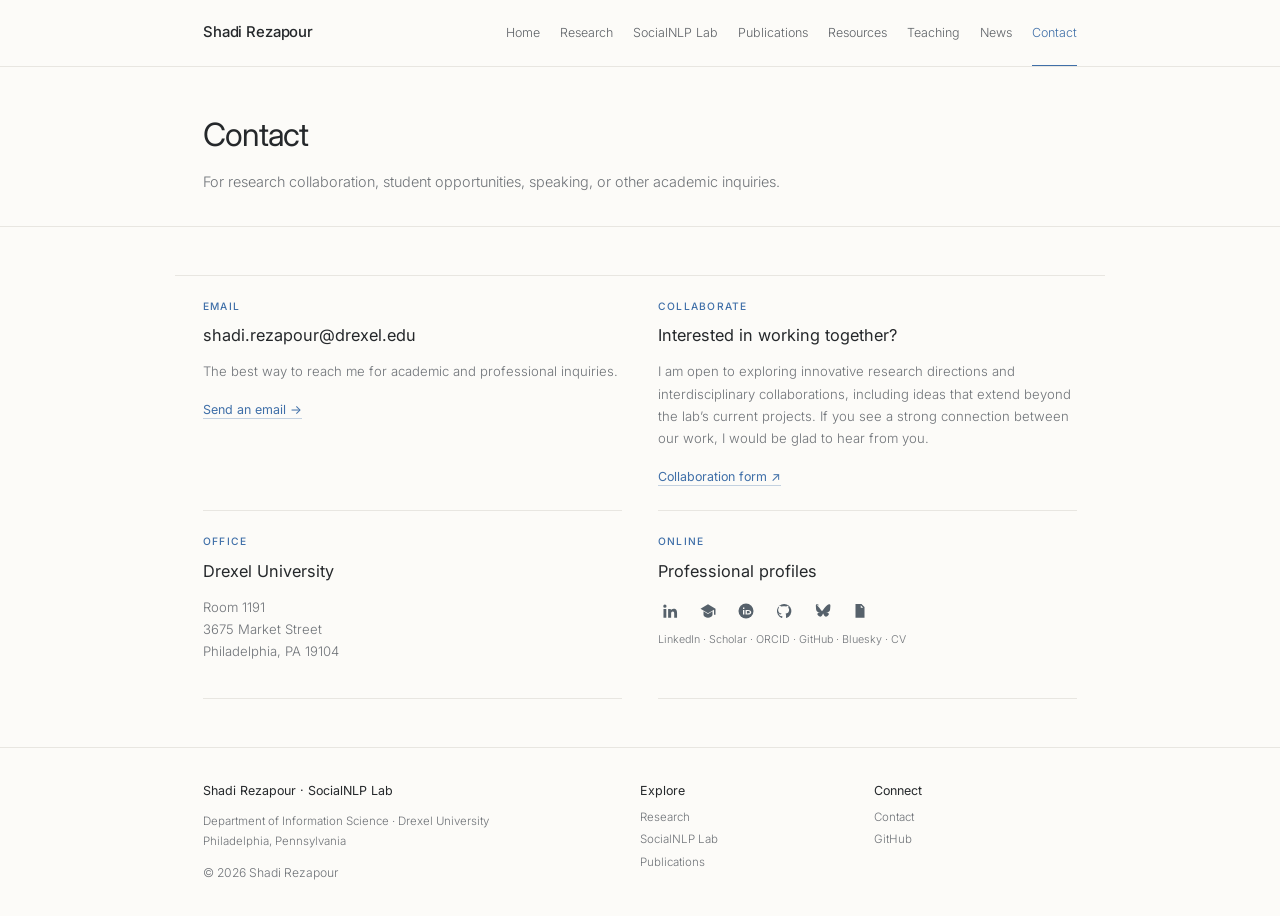
==== pages/contact.html @ a96058dc "Add files via upload" ====
<!DOCTYPE html>

<html lang="en"><head><meta charset="utf-8"/><meta content="width=device-width,initial-scale=1" name="viewport"/><title>Contact | Shadi Rezapour</title><link href="../assets/css/style.css" rel="stylesheet"/></head><body><nav class="nav"><div class="container nav-inner"><a class="brand" href="../index.html">Shadi Rezapour<span>SocialNLP Lab · Drexel University</span></a><button aria-label="Menu" class="menu-btn">☰</button><div class="nav-links"><a href="../index.html">Home</a><a href="research.html">Research</a><a href="lab.html">SocialNLP Lab</a><a href="publications.html">Publications</a><a href="resources.html">Resources</a><a href="teaching.html">Teaching</a><a href="news.html">News</a><a class="active" href="contact.html">Contact</a></div></div></nav>
<header class="page-hero compact"><div class="container"><h1>Contact</h1><p>For research collaboration, student opportunities, speaking, or other academic inquiries.</p></div></header><main><section><div class="container contact-grid"><div class="contact-card"><div class="eyebrow">Email</div><h2>shadi.rezapour@drexel.edu</h2><p>The best way to reach me for academic and professional inquiries.</p><a class="arrow-link" href="mailto:shadi.rezapour@drexel.edu">Send an email →</a></div><div class="contact-card"><div class="eyebrow">Collaborate</div><h2>Interested in working together?</h2><p>I am open to exploring innovative research directions and interdisciplinary collaborations, including ideas that extend beyond the lab’s current projects. If you see a strong connection between our work, I would be glad to hear from you.</p><a class="arrow-link" href="https://forms.gle/SaZUq3yDAnrx6qFK6" rel="noopener" target="_blank">Collaboration form ↗</a></div><div class="contact-card"><div class="eyebrow">Office</div><h2>Drexel University</h2><p>Room 1191<br/>3675 Market Street<br/>Philadelphia, PA 19104</p></div><div class="contact-card"><div class="eyebrow">Online</div><h2>Professional profiles</h2><div aria-label="Professional links" class="social-icons contact-social-icons"><a aria-label="LinkedIn" href="https://www.linkedin.com/in/shadi-rezapour" rel="noopener" target="_blank" title="LinkedIn"><svg viewbox="0 0 24 24"><path d="M5.2 3.4A2.2 2.2 0 1 1 5.2 7.8 2.2 2.2 0 0 1 5.2 3.4ZM3.3 9.4h3.8V21H3.3V9.4Zm6.2 0h3.6V11h.1c.5-.9 1.7-2 3.6-2 3.9 0 4.6 2.5 4.6 5.8V21h-3.8v-5.5c0-1.3 0-3-1.9-3s-2.2 1.4-2.2 2.9V21H9.5V9.4Z"></path></svg></a><a aria-label="Google Scholar" href="https://scholar.google.com/citations?user=b6UNLaAAAAAJ&amp;hl=en" rel="noopener" target="_blank" title="Google Scholar"><svg viewbox="0 0 24 24"><path d="M12 3 2 9l10 6 8-4.8V17h2V9L12 3Zm-6 9.4V17c0 2.2 3 4 6 4s6-1.8 6-4v-4.6L12 16 6 12.4Z"></path></svg></a><a aria-label="ORCID" href="https://orcid.org/0000-0001-8185-4785" rel="noopener" target="_blank" title="ORCID"><svg viewbox="0 0 24 24"><circle cx="12" cy="12" r="10"></circle><path class="icon-cut" d="M8 7.4h1.8v1.8H8V7.4Zm0 3.1h1.8v6.2H8v-6.2Zm3.4 0h3c3 0 4.6 1.3 4.6 3.1s-1.6 3.1-4.6 3.1h-3v-6.2Zm1.8 1.5v3.2h1.2c1.8 0 2.7-.6 2.7-1.6 0-1.1-.9-1.6-2.7-1.6h-1.2Z"></path></svg></a><a aria-label="GitHub" href="https://github.com/social-nlp-lab" rel="noopener" target="_blank" title="GitHub"><svg viewbox="0 0 24 24"><path d="M12 2.7a9.5 9.5 0 0 0-3 18.5c.5.1.7-.2.7-.5v-1.9c-2.9.6-3.5-1.2-3.5-1.2-.5-1.2-1.2-1.5-1.2-1.5-.9-.7.1-.7.1-.7 1.1.1 1.7 1.1 1.7 1.1 1 .1 1.8-.7 2.2-1.1-2.3-.3-4.8-1.1-4.8-5.1 0-1.1.4-2 1.1-2.8-.1-.3-.5-1.3.1-2.7 0 0 .9-.3 2.9 1.1A9.9 9.9 0 0 1 12 5.6c.9 0 1.8.1 2.7.4 2-1.4 2.9-1.1 2.9-1.1.6 1.4.2 2.4.1 2.7.7.8 1.1 1.7 1.1 2.8 0 4-2.5 4.8-4.8 5.1.4.3.7.9.7 1.7v3.5c0 .3.2.6.7.5A9.5 9.5 0 0 0 12 2.7Z"></path></svg></a><a aria-label="Bluesky" href="https://bsky.app/profile/rezapour.bsky.social" rel="noopener" target="_blank" title="Bluesky"><svg viewbox="0 0 24 24"><path d="M5.2 4.2c2.3 1.7 4.8 5.1 6.8 8.2 2-3.1 4.5-6.5 6.8-8.2 1.7-1.2 4.4-2.2 4.4.9 0 .6-.3 4.8-.5 5.5-.7 2.5-3 3.1-5.2 2.7 3.7.6 4.7 2.7 2.6 4.8-4 4.1-5.8-1-6.3-2.3-.1-.3-.2-.5-.3-.6-.1.1-.2.3-.3.6-.5 1.3-2.3 6.4-6.3 2.3-2.1-2.1-1.1-4.2 2.6-4.8-2.2.4-4.5-.2-5.2-2.7-.2-.7-.5-4.9-.5-5.5 0-3.1 2.7-2.1 4.4-.9Z"></path></svg></a><a aria-label="CV" href="../assets/Shadi_Rezapour_CV.pdf" rel="noopener" target="_blank" title="CV"><svg viewbox="0 0 24 24"><path d="M6 2.5h8l4 4V21H6V2.5Zm7 1.8v3.2h3.2L13 4.3ZM8.2 11h2.4v1.4H9.7v3.2h.9V17H8.2v-6Zm3.2 0h1.5l1.2 4 1.2-4h1.5l-2 6h-1.4l-2-6Z"></path></svg></a></div><div class="contact-social-labels">LinkedIn · Scholar · ORCID · GitHub · Bluesky · CV</div></div></div></section></main><footer class="footer"><div class="container footer-grid"><div><h3>Shadi Rezapour · SocialNLP Lab</h3><p>Department of Information Science · Drexel University<br/>Philadelphia, Pennsylvania</p><div class="small">© 2026 Shadi Rezapour</div></div><div><h3>Explore</h3><a href="research.html">Research</a><a href="lab.html">SocialNLP Lab</a><a href="publications.html">Publications</a></div><div><h3>Connect</h3><a href="contact.html">Contact</a><a href="https://github.com/social-nlp-lab" rel="noopener" target="_blank">GitHub</a></div></div></footer><script src="../assets/js/site.js"></script></body></html>
---- assets/css/style.css ----
@import url('https://fonts.googleapis.com/css2?family=Inter:wght@300;400;500;600&display=swap');

:root{
  --bg:#fcfbf8;
  --paper:#ffffff;
  --ink:#25282b;
  --muted:#6f7378;
  --line:#e8e6e1;
  --blue:#3f6fa8;
  --blue-soft:#eef4fa;
  --max:930px;
}

*{box-sizing:border-box}
html{scroll-behavior:smooth}
body{margin:0;background:var(--bg);color:var(--ink);font-family:'Inter',ui-sans-serif,system-ui,-apple-system,BlinkMacSystemFont,'Segoe UI',sans-serif;font-size:15px;font-weight:300;line-height:1.7;-webkit-font-smoothing:antialiased}
a{color:inherit;text-decoration:none}a:hover{color:var(--blue)}img{max-width:100%;display:block}
.container{max-width:var(--max);margin:0 auto;padding:0 28px}

.nav{background:rgba(252,251,248,.96);border-bottom:1px solid var(--line)}
.nav-inner{min-height:64px;display:flex;align-items:center;justify-content:space-between;gap:24px}
.brand{font-size:.93rem;font-weight:500;letter-spacing:-.01em}
.brand span{display:none}
.nav-links{display:flex;align-items:center;gap:20px;font-size:.78rem;color:#5e6267}
.nav-links a{padding:22px 0;border-bottom:1px solid transparent}
.nav-links a:hover,.nav-links a.active{color:var(--blue);border-color:var(--blue)}
.menu-btn{display:none;border:0;background:transparent;font:inherit;font-size:1.25rem}

.hero{padding:58px 0 46px;border-bottom:1px solid var(--line)}
.hero-grid{display:grid;grid-template-columns:150px 1fr;gap:38px;align-items:start}
.portrait-wrap{grid-column:1;grid-row:1}
.hero-copy{grid-column:2;grid-row:1}
.hero-photo{width:145px;height:175px;object-fit:cover;border-radius:2px;filter:saturate(.9)}
.eyebrow{text-transform:uppercase;letter-spacing:.12em;font-size:.64rem;font-weight:500;color:var(--blue);margin-bottom:9px}
.hero h1{font-size:2.25rem;line-height:1.18;letter-spacing:-.035em;font-weight:400;margin:0 0 14px}
.hero .lead{font-size:1rem;color:#555b61;max-width:620px;margin:0}
.btns{display:flex;gap:16px;flex-wrap:wrap;margin-top:19px}
.btn{display:inline-flex;align-items:center;padding:0;font-size:.8rem;font-weight:400;color:var(--blue);border:0;background:none;border-bottom:1px solid rgba(63,111,168,.35);border-radius:0}
.btn:hover{border-color:var(--blue)}
.btn-primary,.btn-secondary{background:none;color:var(--blue);border:0;border-bottom:1px solid rgba(63,111,168,.35);padding:0}

section{padding:48px 0}.soft{background:transparent;border-top:1px solid var(--line);border-bottom:0}.about-grid{display:grid;grid-template-columns:160px 1fr;gap:28px;align-items:start}
.section-head{display:flex;justify-content:space-between;align-items:baseline;gap:24px;margin-bottom:20px}
.section-head h2,.about-grid h2,.research-intro h2,.contact-strip h2,.split h2{font-size:1.42rem;line-height:1.3;letter-spacing:-.025em;font-weight:400;margin:0}
.section-head p{max-width:560px;color:var(--muted);margin:0;font-size:.88rem}.prose p{color:#4e5358;margin:0 0 .9rem;max-width:700px}
.text-links{display:flex;flex-wrap:wrap;gap:7px 18px;margin-top:18px}.text-links a,.arrow-link{color:var(--blue);font-size:.78rem;font-weight:400;border-bottom:1px solid rgba(63,111,168,.3);padding-bottom:1px}.text-links.vertical{display:grid;gap:8px;justify-items:start}

.cards{display:grid;grid-template-columns:repeat(2,1fr);gap:0 34px;border-top:1px solid var(--line)}
.card{display:block;background:transparent;border:0;border-bottom:1px solid var(--line);padding:20px 0;min-height:0}
.card:hover{transform:none;box-shadow:none}.num{color:var(--blue);font-size:.62rem;font-weight:500;letter-spacing:.1em;margin-bottom:8px}.card h3{font-size:.98rem;line-height:1.4;font-weight:400;margin:0 0 5px}.card p{color:var(--muted);font-size:.82rem;margin:0}

.list{border-top:1px solid var(--line)}.paper{padding:16px 0;border-bottom:1px solid var(--line)}.paper h3{font-size:.93rem;font-weight:400;line-height:1.45;margin:0 0 5px}.meta{color:var(--muted);font-size:.78rem}.pill{display:inline-block;background:transparent;border:0;border-bottom:1px solid rgba(63,111,168,.28);padding:0 0 1px;font-size:.7rem;font-weight:400;margin-right:10px;margin-top:8px;color:var(--blue)}
.news-list{border-top:1px solid var(--line)}.news-item{display:grid;grid-template-columns:78px 1fr;gap:20px;padding:14px 0;border-bottom:1px solid var(--line)}.news-item strong{font-weight:400}.news-date{color:var(--muted);font-size:.72rem}.small{font-size:.76rem;color:var(--muted);margin-top:2px}

.contact-strip{padding:40px 0;border-top:1px solid var(--line);background:transparent}.contact-strip-inner{display:flex;align-items:baseline;justify-content:space-between;gap:24px}

.page-hero{padding:48px 0 32px;border-bottom:1px solid var(--line)}.page-hero.compact{padding-bottom:32px}.page-hero p{font-size:.9rem;color:var(--muted);max-width:660px;margin-bottom:0}.page-hero h1{font-size:2rem;line-height:1.25;letter-spacing:-.035em;font-weight:400;margin:0 0 10px;max-width:760px}

.research-section{display:grid;grid-template-columns:220px 1fr;gap:42px;align-items:start}.research-intro{position:static}.research-intro p{color:var(--muted);max-width:410px;font-size:.84rem}.project-grid{display:grid;grid-template-columns:1fr;gap:0;border-top:1px solid var(--line)}.project-card{background:transparent;border:0;border-bottom:1px solid var(--line);padding:17px 0;min-height:0}.project-card span{text-transform:uppercase;letter-spacing:.1em;font-size:.6rem;color:var(--blue);font-weight:500}.project-card h3{font-size:.96rem;font-weight:400;line-height:1.4;margin:5px 0 4px}.project-card p{font-size:.81rem;color:var(--muted);margin:0}

.people-grid{display:grid;grid-template-columns:repeat(3,1fr);gap:28px 22px}.person{background:transparent;border:0;padding:0}.person h3{font-size:.9rem;font-weight:400;margin:0}.person .role{color:var(--muted);font-size:.73rem;margin-top:2px}.person p{color:var(--muted);font-size:.77rem;margin-top:7px}.profile-photo{width:100%;height:180px;object-fit:cover;margin-bottom:10px;filter:saturate(.85);border-radius:2px}.person-featured{display:grid;grid-template-columns:120px 1fr;gap:22px;align-items:start;max-width:620px}.person-featured .profile-photo{width:120px;height:145px;margin:0}.avatar{width:58px;height:58px;display:grid;place-items:center;background:var(--blue-soft);color:var(--blue);font-size:.82rem;font-weight:400;margin-bottom:12px}.alumni{display:grid;grid-template-columns:1fr;gap:0;border-top:1px solid var(--line)}.alumni-item{background:transparent;border:0;border-bottom:1px solid var(--line);padding:11px 0}.alumni-item strong{display:inline;font-size:.82rem;font-weight:400}.alumni-item span{color:var(--muted);font-size:.77rem;margin-left:8px}

.teaching-grid,.service-grid{display:grid;grid-template-columns:repeat(2,1fr);gap:0 34px;border-top:1px solid var(--line)}.split{display:grid;grid-template-columns:220px 1fr;gap:42px}.quote{border-left:1px solid var(--blue);padding:2px 0 2px 15px;color:#555b61;font-size:.9rem}
.pub-controls{display:flex;flex-wrap:wrap;gap:7px;margin:0 0 20px}.filter{border:0;border-bottom:1px solid var(--line);background:transparent;color:#65696d;padding:5px 2px;font:inherit;font-size:.72rem;cursor:pointer}.filter.active,.filter:hover{background:transparent;color:var(--blue);border-color:var(--blue)}.pub-card{padding:17px 0!important;background:transparent!important;border:0!important;border-bottom:1px solid var(--line)!important;min-height:0!important}.pub-top{display:flex;gap:10px;align-items:center;margin-bottom:6px}.pub-year{font-weight:400;color:var(--blue)}.pub-type{text-transform:uppercase;letter-spacing:.08em;font-size:.6rem;color:var(--muted)}.pub-tags{margin-top:6px}.pub-actions{display:flex;flex-wrap:wrap;gap:12px;margin-top:9px}.paper-link{display:inline-flex;align-items:center;font-weight:400;color:var(--blue);background:transparent;padding:0;border-bottom:1px solid rgba(63,111,168,.3);border-radius:0;font-size:.7rem}.paper-link.subtle{background:transparent;color:var(--blue);border:0;border-bottom:1px solid rgba(63,111,168,.3)}.pub-note{margin-top:20px;color:var(--muted);font-size:.78rem}
.contact-grid{display:grid;grid-template-columns:repeat(2,1fr);gap:0 36px;border-top:1px solid var(--line)}.contact-card{background:transparent;border:0;border-bottom:1px solid var(--line);padding:22px 0;min-height:0}.contact-card h2{font-size:1.02rem;line-height:1.4;font-weight:400;margin:.15rem 0 .55rem}.contact-card p{color:var(--muted);font-size:.82rem}

.footer{padding:32px 0;border-top:1px solid var(--line);color:var(--muted)}.footer-grid{display:grid;grid-template-columns:1.4fr .7fr .7fr;gap:30px}.footer h3{font-size:.78rem;color:var(--ink);font-weight:400;margin:0 0 7px}.footer p,.footer a{font-size:.72rem}.footer a{display:block;margin:3px 0}

@media(max-width:820px){.nav-links{display:none;position:absolute;top:64px;left:0;right:0;background:var(--bg);border-bottom:1px solid var(--line);padding:14px 28px 18px;flex-direction:column;align-items:flex-start;gap:0}.nav-links.open{display:flex}.nav-links a{padding:7px 0}.menu-btn{display:block}.hero-grid{grid-template-columns:110px 1fr;gap:24px}.hero-photo{width:105px;height:130px}.about-grid,.research-section,.split{grid-template-columns:1fr;gap:18px}.cards{grid-template-columns:1fr}.people-grid{grid-template-columns:repeat(2,1fr)}.footer-grid{grid-template-columns:1fr 1fr}.contact-strip-inner{align-items:flex-start}}
@media(max-width:560px){.container{padding:0 20px}.hero{padding:40px 0 34px}.hero-grid{grid-template-columns:1fr}.portrait-wrap,.hero-copy{grid-column:1}.portrait-wrap{grid-row:1}.hero-copy{grid-row:2}.hero-photo{width:100px;height:120px}.hero h1{font-size:1.85rem}.page-hero{padding:38px 0 25px}.page-hero h1{font-size:1.65rem}.people-grid,.teaching-grid,.contact-grid,.footer-grid{grid-template-columns:1fr}.section-head,.contact-strip-inner{display:block}.section-head .arrow-link,.contact-strip .btn{display:inline-flex;margin-top:12px}.news-item{grid-template-columns:1fr;gap:2px}.person-featured{grid-template-columns:90px 1fr}.person-featured .profile-photo{width:90px;height:110px}section{padding:38px 0}}

/* v5 refinements */
.social-icons{display:flex;align-items:center;gap:8px;margin-top:18px;flex-wrap:wrap}
.social-icons a{width:24px;height:24px;display:grid;place-items:center;border:1px solid var(--line);background:rgba(255,255,255,.55);border-radius:50%;color:#4f5b66;transition:.18s ease}
.social-icons a:hover{color:var(--blue);border-color:#c9d8e6;transform:translateY(-1px)}
.social-icons svg{width:12px;height:12px;fill:currentColor}.social-icons .icon-cut{fill:var(--bg)}

.lab-hero-inner{display:grid;grid-template-columns:150px 1fr;gap:34px;align-items:center}.lab-logo{width:145px;max-height:145px;object-fit:contain;mix-blend-mode:multiply}

.theme-row{display:grid;grid-template-columns:185px 1fr;gap:46px;align-items:start}.theme-visual{padding-top:4px;position:sticky;top:90px}.theme-visual img{width:170px;height:auto}.theme-content h2{font-size:1.55rem;line-height:1.28;letter-spacing:-.025em;font-weight:400;margin:0 0 9px}.theme-summary{color:#555b61;max-width:680px;margin:0 0 24px;font-size:.9rem}.subareas{border-top:1px solid var(--line)}.subarea{padding:18px 0 19px;border-bottom:1px solid var(--line);display:grid;grid-template-columns:200px 1fr;gap:7px 28px}.subarea h3{font-size:.92rem;line-height:1.4;font-weight:500;margin:0;grid-row:1/4}.subarea>p{font-size:.8rem;color:var(--muted);margin:0 0 3px;max-width:580px}.paper-mini{display:flex;gap:14px;align-items:baseline;justify-content:space-between;font-size:.76rem;line-height:1.45;padding-top:5px}.paper-mini a{color:#333b42}.paper-mini a:hover{color:var(--blue)}.paper-mini span{color:var(--muted);font-size:.69rem;white-space:nowrap}.ongoing{font-size:.72rem;color:var(--blue);margin-top:5px;font-style:italic}

.alumni-list{border-top:1px solid var(--line);max-width:760px}.alumni-line{display:grid;grid-template-columns:230px 1fr;gap:24px;padding:9px 0;border-bottom:1px solid var(--line);align-items:baseline}.alumni-line strong{font-size:.8rem;font-weight:400}.alumni-line span{font-size:.75rem;color:var(--muted)}.alumni-line.alumni-phd{padding:13px 0}.alumni-line.alumni-phd strong{font-weight:500;color:var(--ink)}

@media(max-width:820px){.lab-hero-inner,.theme-row{grid-template-columns:1fr}.lab-logo{width:115px}.theme-visual{position:static}.theme-visual img{width:145px}.subarea{grid-template-columns:1fr}.subarea h3{grid-row:auto}.alumni-line{grid-template-columns:1fr;gap:2px}.paper-mini{display:block}.paper-mini span{display:block;margin-top:2px}}

/* generated research pillar illustrations */
.research-card{display:grid;grid-template-columns:92px 1fr;gap:18px;align-items:center}
.research-card img{width:92px;height:78px;object-fit:contain;mix-blend-mode:multiply}
.theme-visual img{width:175px;height:155px;object-fit:contain;mix-blend-mode:multiply}
@media(max-width:560px){.research-card{grid-template-columns:76px 1fr;gap:14px}.research-card img{width:76px;height:68px}}

/* v7: ultra-compact professional/social links */
.social-icons{gap:7px;margin-top:15px}
.social-icons a{
  width:15px;
  height:15px;
  border:0;
  background:transparent;
  border-radius:0;
  color:#56616b;
  padding:0;
}
.social-icons a:hover{color:var(--blue);border:0;transform:none}
.social-icons svg{width:11px;height:11px;fill:currentColor}
.social-icons .icon-cut{fill:var(--bg)}

/* Keep the same pillar artwork visible on the dedicated Research page. */
.theme-visual img{
  width:100%;
  max-width:175px;
  height:auto;
  object-fit:contain;
  mix-blend-mode:multiply;
}

/* v8 homepage scale reset: compact editorial proportions */
.hero{padding:34px 0 30px}
.hero-grid{grid-template-columns:92px 1fr;gap:24px;align-items:center}
.hero-photo{width:82px;height:98px;object-fit:cover;border-radius:2px}
.hero h1{font-size:1.72rem;line-height:1.2;margin:0 0 9px;letter-spacing:-.028em}
.hero .lead{font-size:.88rem;line-height:1.62;max-width:610px}
.hero .eyebrow{font-size:.58rem;margin-bottom:6px}

/* professional links should read like tiny inline glyphs, not badges */
.social-icons{gap:9px;margin-top:12px}
.social-icons a{width:11px;height:11px;display:inline-flex;align-items:center;justify-content:center}
.social-icons svg{width:9px;height:9px}

/* homepage research visuals: quiet thumbnails */
.research-card{grid-template-columns:58px 1fr;gap:15px;padding:17px 0}
.research-card img{width:54px;height:48px;object-fit:contain;align-self:start;margin-top:2px}
.research-card .num{margin-bottom:5px}
.research-card h3{font-size:.92rem}
.research-card p{font-size:.78rem;line-height:1.55}

@media(max-width:820px){
  .hero-grid{grid-template-columns:76px 1fr;gap:18px}
  .hero-photo{width:70px;height:84px}
  .hero h1{font-size:1.55rem}
  .research-card{grid-template-columns:50px 1fr;gap:12px}
  .research-card img{width:46px;height:42px}
}
@media(max-width:560px){
  .hero{padding:28px 0 26px}
  .hero-grid{grid-template-columns:64px 1fr;gap:16px;align-items:start}
  .portrait-wrap{grid-column:1;grid-row:1}
  .hero-copy{grid-column:2;grid-row:1}
  .hero-photo{width:58px;height:70px}
  .hero h1{font-size:1.34rem}
  .hero .lead{font-size:.82rem}
  .social-icons{margin-top:10px}
  .research-card{grid-template-columns:42px 1fr;gap:10px}
  .research-card img{width:38px;height:36px}
}

/* v9: balanced homepage image sizing */
@media(min-width:821px){
  .hero{padding:40px 0 34px}
  .hero-grid{grid-template-columns:120px 1fr;gap:30px;align-items:center}
  .hero-photo{width:108px;height:130px}
  .research-card{grid-template-columns:82px 1fr;gap:18px}
  .research-card img{width:76px;height:68px}
}
@media(min-width:561px) and (max-width:820px){
  .hero-grid{grid-template-columns:104px 1fr;gap:22px;align-items:center}
  .hero-photo{width:94px;height:114px}
  .research-card{grid-template-columns:70px 1fr;gap:16px}
  .research-card img{width:64px;height:58px}
}
@media(max-width:560px){
  .hero-grid{grid-template-columns:90px 1fr;gap:18px;align-items:start}
  .portrait-wrap{grid-column:1;grid-row:1}
  .hero-copy{grid-column:2;grid-row:1}
  .hero-photo{width:82px;height:98px}
  .research-card{grid-template-columns:60px 1fr;gap:14px}
  .research-card img{width:54px;height:50px}
}


/* v11: portrait, social links, and publication hierarchy */
@media(min-width:821px){
  .hero-grid{grid-template-columns:158px 1fr;gap:34px}
  .hero-photo{width:148px;height:148px;border-radius:50%;object-fit:cover;object-position:center 26%;}
}
@media(min-width:561px) and (max-width:820px){
  .hero-grid{grid-template-columns:126px 1fr;gap:24px}
  .hero-photo{width:118px;height:118px;border-radius:50%;object-fit:cover;object-position:center 26%;}
}
@media(max-width:560px){
  .hero-grid{grid-template-columns:104px 1fr;gap:18px}
  .hero-photo{width:98px;height:98px;border-radius:50%;object-fit:cover;object-position:center 26%;}
}
.social-icons{gap:10px}
.social-icons a{width:16px;height:16px}
.social-icons svg{width:13px;height:13px}
.pub-section-title{padding:8px 0 12px;margin-top:6px;border-bottom:1px solid var(--line)}
.pub-section-title + .pub-card{border-top:0!important}
.pub-section-title .eyebrow{margin:0 0 3px}
.pub-section-title h2{font-size:1.12rem;line-height:1.35;font-weight:400;letter-spacing:-.02em;margin:0}
.pub-section-title p{font-size:.76rem;color:var(--muted);margin:4px 0 0;max-width:650px}


/* v13: profile scale, collaboration, syllabus, and publication structure */
@media(min-width:821px){
  .hero-grid{grid-template-columns:190px 1fr;gap:38px}
  .hero-photo{width:178px;height:178px;border-radius:50%;object-fit:cover;object-position:center 24%}
}
@media(min-width:561px) and (max-width:820px){
  .hero-grid{grid-template-columns:150px 1fr;gap:28px}
  .hero-photo{width:140px;height:140px;border-radius:50%;object-fit:cover;object-position:center 24%}
}
@media(max-width:560px){
  .hero-grid{grid-template-columns:116px 1fr;gap:18px}
  .hero-photo{width:108px;height:108px;border-radius:50%;object-fit:cover;object-position:center 24%}
}
.social-icons{gap:12px}
.social-icons a{width:22px;height:22px}
.social-icons svg{width:17px;height:17px}
.contact-social-icons{margin-top:16px;gap:14px}
.contact-social-icons a{width:24px;height:24px}
.contact-social-icons svg{width:18px;height:18px}
.contact-social-labels{margin-top:8px;font-size:.67rem;color:var(--muted)}
.research-open-call{margin-top:26px;padding:20px 0 4px;border-top:1px solid var(--line)}
.research-open-call h3{font-size:1rem;font-weight:500;margin:0 0 6px}
.research-open-call p{max-width:650px;color:var(--muted);font-size:.82rem;margin:0 0 10px}
.crosscutting-motif{display:grid;grid-template-columns:repeat(2,64px);gap:8px;padding-top:6px}
.crosscutting-motif span{width:64px;height:64px;border:1px solid #d8e0e7;display:grid;place-items:center;border-radius:50%;font-size:.65rem;letter-spacing:.08em;color:var(--blue);background:#f8fbfd}
.syllabus-link{display:inline-block;margin-top:8px;font-size:.72rem;color:var(--blue);border-bottom:1px solid rgba(63,111,168,.28)}
.syllabus-note{font-size:.72rem;color:var(--muted);margin:-6px 0 16px}
.pipeline-block{margin-bottom:34px}
.pipeline-block>h2{font-size:1.22rem;font-weight:400;letter-spacing:-.02em;margin:2px 0 4px}
.pipeline-block>p{font-size:.78rem;color:var(--muted);margin:0 0 8px}
.pipeline-list{border-top:1px solid var(--line)}
.all-pubs-title{margin:10px 0 14px}
.all-pubs-title h2{font-size:1.22rem}
@media(max-width:560px){
  .social-icons a{width:20px;height:20px}
  .social-icons svg{width:15px;height:15px}
  .crosscutting-motif{grid-template-columns:repeat(4,48px);gap:6px}
  .crosscutting-motif span{width:48px;height:48px}
}
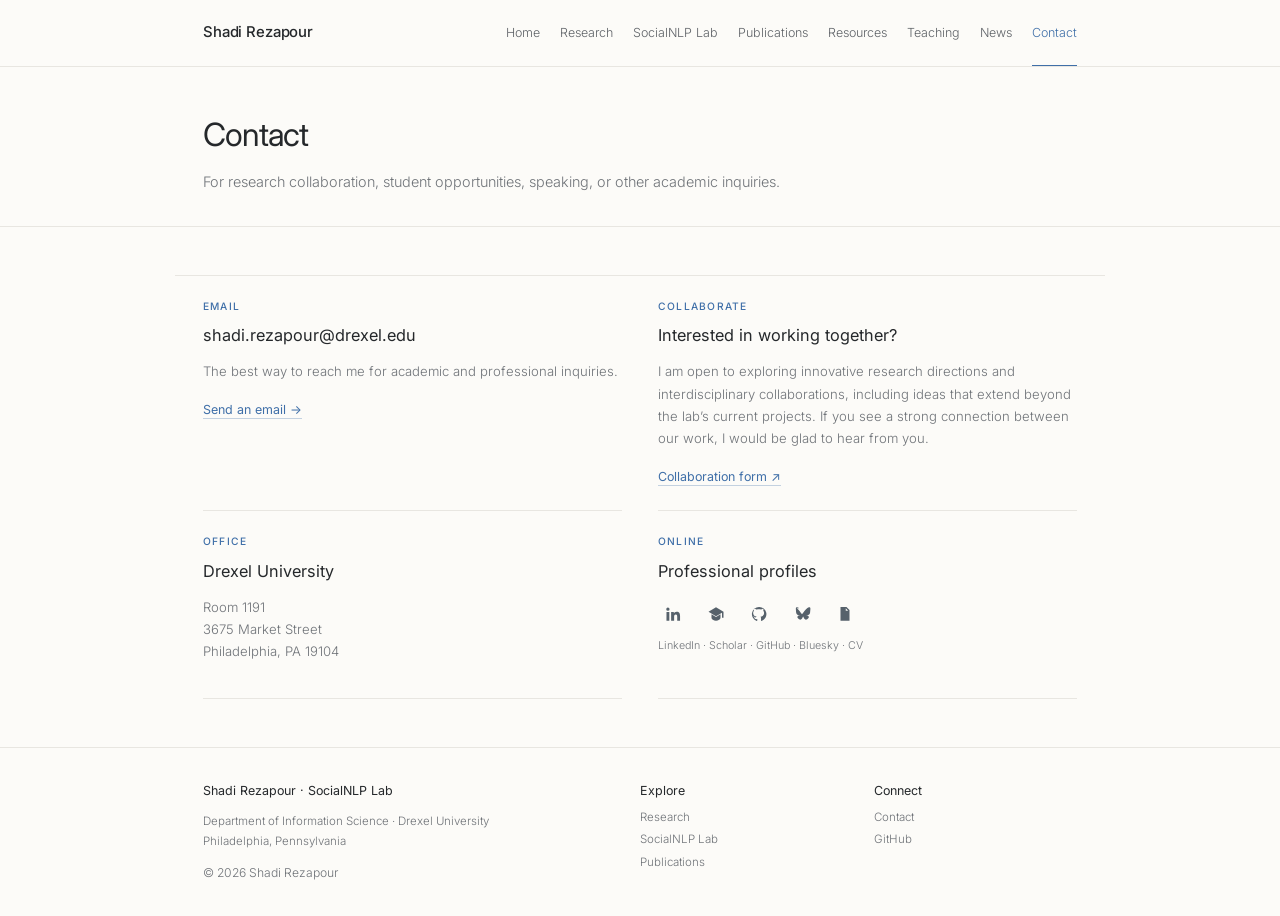
==== commit e5cd00fb: "Add files via upload" ====
--- a/pages/contact.html
+++ b/pages/contact.html
@@ -1,4 +1,4 @@
 <!DOCTYPE html>
 
 <html lang="en"><head><meta charset="utf-8"/><meta content="width=device-width,initial-scale=1" name="viewport"/><title>Contact | Shadi Rezapour</title><link href="../assets/css/style.css" rel="stylesheet"/></head><body><nav class="nav"><div class="container nav-inner"><a class="brand" href="../index.html">Shadi Rezapour<span>SocialNLP Lab · Drexel University</span></a><button aria-label="Menu" class="menu-btn">☰</button><div class="nav-links"><a href="../index.html">Home</a><a href="research.html">Research</a><a href="lab.html">SocialNLP Lab</a><a href="publications.html">Publications</a><a href="resources.html">Resources</a><a href="teaching.html">Teaching</a><a href="news.html">News</a><a class="active" href="contact.html">Contact</a></div></div></nav>
-<header class="page-hero compact"><div class="container"><h1>Contact</h1><p>For research collaboration, student opportunities, speaking, or other academic inquiries.</p></div></header><main><section><div class="container contact-grid"><div class="contact-card"><div class="eyebrow">Email</div><h2>shadi.rezapour@drexel.edu</h2><p>The best way to reach me for academic and professional inquiries.</p><a class="arrow-link" href="mailto:shadi.rezapour@drexel.edu">Send an email →</a></div><div class="contact-card"><div class="eyebrow">Collaborate</div><h2>Interested in working together?</h2><p>I am open to exploring innovative research directions and interdisciplinary collaborations, including ideas that extend beyond the lab’s current projects. If you see a strong connection between our work, I would be glad to hear from you.</p><a class="arrow-link" href="https://forms.gle/SaZUq3yDAnrx6qFK6" rel="noopener" target="_blank">Collaboration form ↗</a></div><div class="contact-card"><div class="eyebrow">Office</div><h2>Drexel University</h2><p>Room 1191<br/>3675 Market Street<br/>Philadelphia, PA 19104</p></div><div class="contact-card"><div class="eyebrow">Online</div><h2>Professional profiles</h2><div aria-label="Professional links" class="social-icons contact-social-icons"><a aria-label="LinkedIn" href="https://www.linkedin.com/in/shadi-rezapour" rel="noopener" target="_blank" title="LinkedIn"><svg viewbox="0 0 24 24"><path d="M5.2 3.4A2.2 2.2 0 1 1 5.2 7.8 2.2 2.2 0 0 1 5.2 3.4ZM3.3 9.4h3.8V21H3.3V9.4Zm6.2 0h3.6V11h.1c.5-.9 1.7-2 3.6-2 3.9 0 4.6 2.5 4.6 5.8V21h-3.8v-5.5c0-1.3 0-3-1.9-3s-2.2 1.4-2.2 2.9V21H9.5V9.4Z"></path></svg></a><a aria-label="Google Scholar" href="https://scholar.google.com/citations?user=b6UNLaAAAAAJ&amp;hl=en" rel="noopener" target="_blank" title="Google Scholar"><svg viewbox="0 0 24 24"><path d="M12 3 2 9l10 6 8-4.8V17h2V9L12 3Zm-6 9.4V17c0 2.2 3 4 6 4s6-1.8 6-4v-4.6L12 16 6 12.4Z"></path></svg></a><a aria-label="ORCID" href="https://orcid.org/0000-0001-8185-4785" rel="noopener" target="_blank" title="ORCID"><svg viewbox="0 0 24 24"><circle cx="12" cy="12" r="10"></circle><path class="icon-cut" d="M8 7.4h1.8v1.8H8V7.4Zm0 3.1h1.8v6.2H8v-6.2Zm3.4 0h3c3 0 4.6 1.3 4.6 3.1s-1.6 3.1-4.6 3.1h-3v-6.2Zm1.8 1.5v3.2h1.2c1.8 0 2.7-.6 2.7-1.6 0-1.1-.9-1.6-2.7-1.6h-1.2Z"></path></svg></a><a aria-label="GitHub" href="https://github.com/social-nlp-lab" rel="noopener" target="_blank" title="GitHub"><svg viewbox="0 0 24 24"><path d="M12 2.7a9.5 9.5 0 0 0-3 18.5c.5.1.7-.2.7-.5v-1.9c-2.9.6-3.5-1.2-3.5-1.2-.5-1.2-1.2-1.5-1.2-1.5-.9-.7.1-.7.1-.7 1.1.1 1.7 1.1 1.7 1.1 1 .1 1.8-.7 2.2-1.1-2.3-.3-4.8-1.1-4.8-5.1 0-1.1.4-2 1.1-2.8-.1-.3-.5-1.3.1-2.7 0 0 .9-.3 2.9 1.1A9.9 9.9 0 0 1 12 5.6c.9 0 1.8.1 2.7.4 2-1.4 2.9-1.1 2.9-1.1.6 1.4.2 2.4.1 2.7.7.8 1.1 1.7 1.1 2.8 0 4-2.5 4.8-4.8 5.1.4.3.7.9.7 1.7v3.5c0 .3.2.6.7.5A9.5 9.5 0 0 0 12 2.7Z"></path></svg></a><a aria-label="Bluesky" href="https://bsky.app/profile/rezapour.bsky.social" rel="noopener" target="_blank" title="Bluesky"><svg viewbox="0 0 24 24"><path d="M5.2 4.2c2.3 1.7 4.8 5.1 6.8 8.2 2-3.1 4.5-6.5 6.8-8.2 1.7-1.2 4.4-2.2 4.4.9 0 .6-.3 4.8-.5 5.5-.7 2.5-3 3.1-5.2 2.7 3.7.6 4.7 2.7 2.6 4.8-4 4.1-5.8-1-6.3-2.3-.1-.3-.2-.5-.3-.6-.1.1-.2.3-.3.6-.5 1.3-2.3 6.4-6.3 2.3-2.1-2.1-1.1-4.2 2.6-4.8-2.2.4-4.5-.2-5.2-2.7-.2-.7-.5-4.9-.5-5.5 0-3.1 2.7-2.1 4.4-.9Z"></path></svg></a><a aria-label="CV" href="../assets/Shadi_Rezapour_CV.pdf" rel="noopener" target="_blank" title="CV"><svg viewbox="0 0 24 24"><path d="M6 2.5h8l4 4V21H6V2.5Zm7 1.8v3.2h3.2L13 4.3ZM8.2 11h2.4v1.4H9.7v3.2h.9V17H8.2v-6Zm3.2 0h1.5l1.2 4 1.2-4h1.5l-2 6h-1.4l-2-6Z"></path></svg></a></div><div class="contact-social-labels">LinkedIn · Scholar · ORCID · GitHub · Bluesky · CV</div></div></div></section></main><footer class="footer"><div class="container footer-grid"><div><h3>Shadi Rezapour · SocialNLP Lab</h3><p>Department of Information Science · Drexel University<br/>Philadelphia, Pennsylvania</p><div class="small">© 2026 Shadi Rezapour</div></div><div><h3>Explore</h3><a href="research.html">Research</a><a href="lab.html">SocialNLP Lab</a><a href="publications.html">Publications</a></div><div><h3>Connect</h3><a href="contact.html">Contact</a><a href="https://github.com/social-nlp-lab" rel="noopener" target="_blank">GitHub</a></div></div></footer><script src="../assets/js/site.js"></script></body></html>+<header class="page-hero compact"><div class="container"><h1>Contact</h1><p>For research collaboration, student opportunities, speaking, or other academic inquiries.</p></div></header><main><section><div class="container contact-grid"><div class="contact-card"><div class="eyebrow">Email</div><h2>shadi.rezapour@drexel.edu</h2><p>The best way to reach me for academic and professional inquiries.</p><a class="arrow-link" href="mailto:shadi.rezapour@drexel.edu">Send an email →</a></div><div class="contact-card"><div class="eyebrow">Collaborate</div><h2>Interested in working together?</h2><p>I am open to exploring innovative research directions and interdisciplinary collaborations, including ideas that extend beyond the lab’s current projects. If you see a strong connection between our work, I would be glad to hear from you.</p><a class="arrow-link" href="https://forms.gle/SaZUq3yDAnrx6qFK6" rel="noopener" target="_blank">Collaboration form ↗</a></div><div class="contact-card"><div class="eyebrow">Office</div><h2>Drexel University</h2><p>Room 1191<br/>3675 Market Street<br/>Philadelphia, PA 19104</p></div><div class="contact-card"><div class="eyebrow">Online</div><h2>Professional profiles</h2><div aria-label="Professional links" class="social-icons contact-social-icons"><a aria-label="LinkedIn" href="https://www.linkedin.com/in/shadi-rezapour" rel="noopener" target="_blank" title="LinkedIn"><svg viewbox="0 0 24 24"><path d="M5.2 3.4A2.2 2.2 0 1 1 5.2 7.8 2.2 2.2 0 0 1 5.2 3.4ZM3.3 9.4h3.8V21H3.3V9.4Zm6.2 0h3.6V11h.1c.5-.9 1.7-2 3.6-2 3.9 0 4.6 2.5 4.6 5.8V21h-3.8v-5.5c0-1.3 0-3-1.9-3s-2.2 1.4-2.2 2.9V21H9.5V9.4Z"></path></svg></a><a aria-label="Google Scholar" href="https://scholar.google.com/citations?user=b6UNLaAAAAAJ&amp;hl=en" rel="noopener" target="_blank" title="Google Scholar"><svg viewbox="0 0 24 24"><path d="M12 3 2 9l10 6 8-4.8V17h2V9L12 3Zm-6 9.4V17c0 2.2 3 4 6 4s6-1.8 6-4v-4.6L12 16 6 12.4Z"></path></svg></a><a aria-label="GitHub" href="https://github.com/social-nlp-lab" rel="noopener" target="_blank" title="GitHub"><svg viewbox="0 0 24 24"><path d="M12 2.7a9.5 9.5 0 0 0-3 18.5c.5.1.7-.2.7-.5v-1.9c-2.9.6-3.5-1.2-3.5-1.2-.5-1.2-1.2-1.5-1.2-1.5-.9-.7.1-.7.1-.7 1.1.1 1.7 1.1 1.7 1.1 1 .1 1.8-.7 2.2-1.1-2.3-.3-4.8-1.1-4.8-5.1 0-1.1.4-2 1.1-2.8-.1-.3-.5-1.3.1-2.7 0 0 .9-.3 2.9 1.1A9.9 9.9 0 0 1 12 5.6c.9 0 1.8.1 2.7.4 2-1.4 2.9-1.1 2.9-1.1.6 1.4.2 2.4.1 2.7.7.8 1.1 1.7 1.1 2.8 0 4-2.5 4.8-4.8 5.1.4.3.7.9.7 1.7v3.5c0 .3.2.6.7.5A9.5 9.5 0 0 0 12 2.7Z"></path></svg></a><a aria-label="Bluesky" href="https://bsky.app/profile/rezapour.bsky.social" rel="noopener" target="_blank" title="Bluesky"><svg viewbox="0 0 24 24"><path d="M5.2 4.2c2.3 1.7 4.8 5.1 6.8 8.2 2-3.1 4.5-6.5 6.8-8.2 1.7-1.2 4.4-2.2 4.4.9 0 .6-.3 4.8-.5 5.5-.7 2.5-3 3.1-5.2 2.7 3.7.6 4.7 2.7 2.6 4.8-4 4.1-5.8-1-6.3-2.3-.1-.3-.2-.5-.3-.6-.1.1-.2.3-.3.6-.5 1.3-2.3 6.4-6.3 2.3-2.1-2.1-1.1-4.2 2.6-4.8-2.2.4-4.5-.2-5.2-2.7-.2-.7-.5-4.9-.5-5.5 0-3.1 2.7-2.1 4.4-.9Z"></path></svg></a><a aria-label="CV" href="../assets/Shadi_Rezapour_CV.pdf" rel="noopener" target="_blank" title="CV"><svg viewbox="0 0 24 24"><path d="M6 2.5h8l4 4V21H6V2.5Zm7 1.8v3.2h3.2L13 4.3ZM8.2 11h2.4v1.4H9.7v3.2h.9V17H8.2v-6Zm3.2 0h1.5l1.2 4 1.2-4h1.5l-2 6h-1.4l-2-6Z"></path></svg></a></div><div class="contact-social-labels">LinkedIn · Scholar · GitHub · Bluesky · CV</div></div></div></section></main><footer class="footer"><div class="container footer-grid"><div><h3>Shadi Rezapour · SocialNLP Lab</h3><p>Department of Information Science · Drexel University<br/>Philadelphia, Pennsylvania</p><div class="small">© 2026 Shadi Rezapour</div></div><div><h3>Explore</h3><a href="research.html">Research</a><a href="lab.html">SocialNLP Lab</a><a href="publications.html">Publications</a></div><div><h3>Connect</h3><a href="contact.html">Contact</a><a href="https://github.com/social-nlp-lab" rel="noopener" target="_blank">GitHub</a></div></div></footer><script src="../assets/js/site.js"></script></body></html>
--- a/assets/css/style.css
+++ b/assets/css/style.css
@@ -71,9 +71,9 @@
 
 /* v5 refinements */
 .social-icons{display:flex;align-items:center;gap:8px;margin-top:18px;flex-wrap:wrap}
-.social-icons a{width:24px;height:24px;display:grid;place-items:center;border:1px solid var(--line);background:rgba(255,255,255,.55);border-radius:50%;color:#4f5b66;transition:.18s ease}
+.social-icons a{width:28px;height:28px;display:grid;place-items:center;border:1px solid var(--line);background:rgba(255,255,255,.55);border-radius:50%;color:#4f5b66;transition:.18s ease}
 .social-icons a:hover{color:var(--blue);border-color:#c9d8e6;transform:translateY(-1px)}
-.social-icons svg{width:12px;height:12px;fill:currentColor}.social-icons .icon-cut{fill:var(--bg)}
+.social-icons svg{width:14px;height:14px;fill:currentColor}.social-icons .icon-cut{fill:var(--bg)}
 
 .lab-hero-inner{display:grid;grid-template-columns:150px 1fr;gap:34px;align-items:center}.lab-logo{width:145px;max-height:145px;object-fit:contain;mix-blend-mode:multiply}
 
@@ -217,7 +217,7 @@
 .social-icons a{width:22px;height:22px}
 .social-icons svg{width:17px;height:17px}
 .contact-social-icons{margin-top:16px;gap:14px}
-.contact-social-icons a{width:24px;height:24px}
+.contact-social-icons a{width:28px;height:28px}
 .contact-social-icons svg{width:18px;height:18px}
 .contact-social-labels{margin-top:8px;font-size:.67rem;color:var(--muted)}
 .research-open-call{margin-top:26px;padding:20px 0 4px;border-top:1px solid var(--line)}
@@ -239,3 +239,17 @@
   .crosscutting-motif{grid-template-columns:repeat(4,48px);gap:6px}
   .crosscutting-motif span{width:48px;height:48px}
 }
+
+/* Final profile icon sizing */
+.social-icons { gap: 10px; }
+.social-icons a { width: 26px; height: 26px; }
+.social-icons svg { width: 15px; height: 15px; }
+.contact-social-icons { gap: 13px; }
+.contact-social-icons a { width: 30px; height: 30px; }
+.contact-social-icons svg { width: 18px; height: 18px; }
+@media (max-width: 900px) {
+  .social-icons a { width: 24px; height: 24px; }
+  .social-icons svg { width: 14px; height: 14px; }
+  .contact-social-icons a { width: 28px; height: 28px; }
+  .contact-social-icons svg { width: 17px; height: 17px; }
+}
